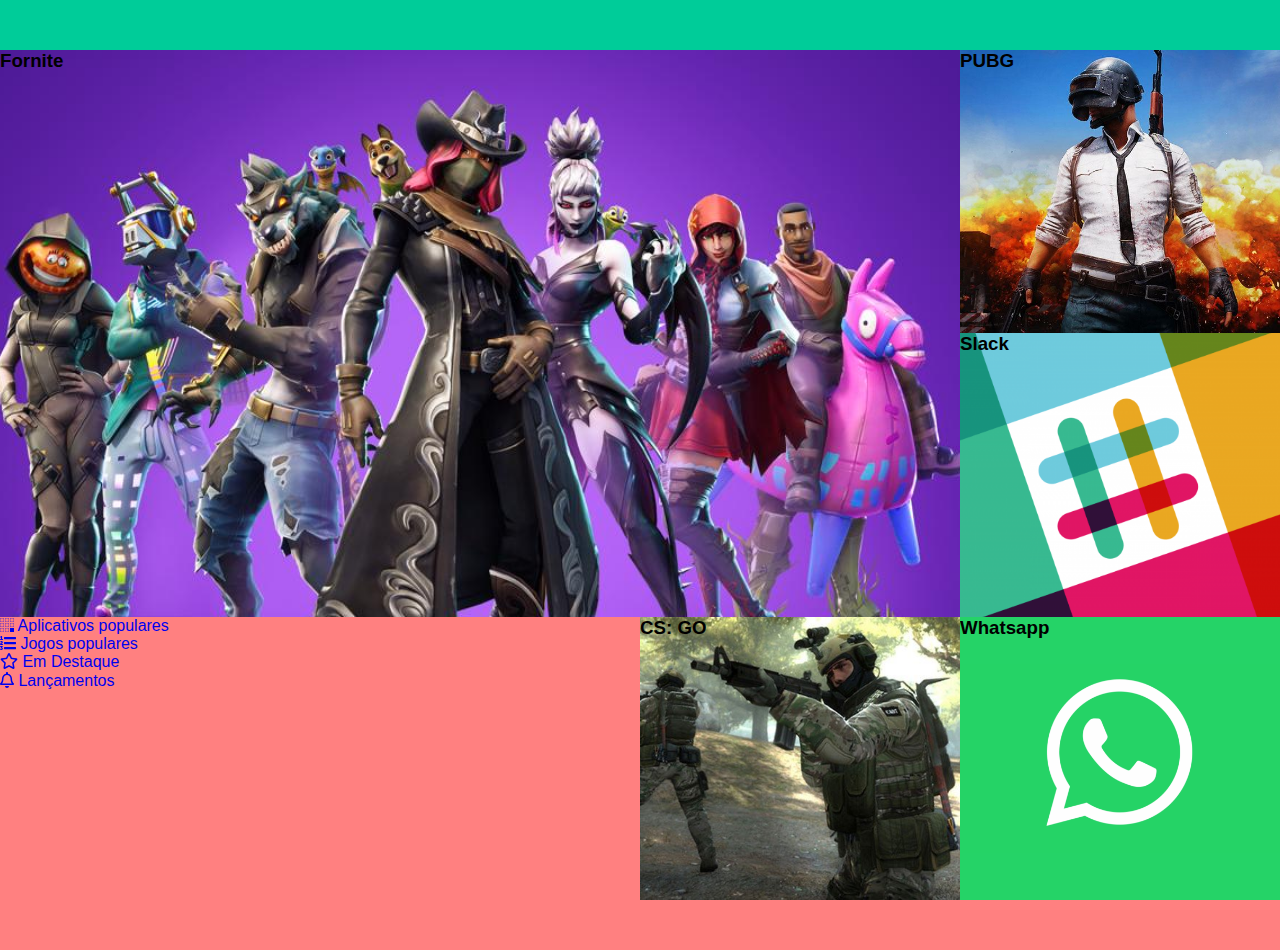
==== GridLayout/Projeto Inicial Grid Layout/alura-store/index.html @ af4ac7e5 "Curso de GRID" ====
<!DOCTYPE html>
<html lang="en">
<head>
    <meta charset="UTF-8">
    <meta name="viewport" content="width=device-width, initial-scale=1.0">
    <meta http-equiv="X-UA-Compatible" content="ie=edge">
    <title>Alura Store | Baixe nossos aplicativos e jogos</title>
    <link href="./assets/css/normalize.css" rel="stylesheet">
    <link href="./assets/css/reset.css" rel="stylesheet">
    <link href="./assets/css/style.css" rel="stylesheet">
    <link href="./assets/css/destaques.css" rel="stylesheet">
</head>
<body class="app">
    <header class="cabecalho"></header>
    <main class="conteudo">
        <section class="destaques">
            <div class="destaques__principal caixa">
                <h3 class="destaques__titulo">Fornite</h3>
            </div>
            <div class="destaques__secundario caixa">
                <h3 class="destaques__titulo">PUBG</h3>
            </div>
            <div class="destaques__secundario caixa">
                <h3 class="destaques__titulo">Slack</h3>
            </div>
            <div class="destaques__secundario caixa">
                <h3 class="destaques__titulo">Whatsapp</h3>
            </div>
            <div class="destaques__secundario caixa">
                <h3 class="destaques__titulo">CS: GO</h3>
            </div>
            <div class="destaques__categorias">
                <ul class="destaques__categorias___lista">
                    <li class="destaques__categorias___item">
                        <a class="destaques__categorias___link" href="#">
                            <i class="destaques__categorias___icone fab fa-buromobelexperte"></i>
                            Aplicativos populares
                        </a>
                    </li>
                    <li class="destaques__categorias___item">
                        <a class="destaques__categorias___link" href="#">
                            <i class="fas fa-list-ol"></i>
                            Jogos populares
                        </a>
                    </li>
                    <li class="destaques__categorias___item">
                        <a class="destaques__categorias___link" href="#">
                            <i class="far fa-star"></i>
                            Em Destaque
                        </a>
                    </li>
                    <li class="destaques__categorias___item">
                        <a class="destaques__categorias___link" href="#">
                            <i class="far fa-bell"></i>
                            Lançamentos
                        </a>
                    </li>
                </ul>
            </div>
        </section>
    </main>
    <footer class="rodape"></footer>
    <script src="./assets/js/fontawesome.all.min.js"></script>
</body>
</html>
---- GridLayout/Projeto Inicial Grid Layout/alura-store/assets/css/style.css ----
.app {
    background: #f1f1f1;
    display: grid;  
    font-family: Arial, Helvetica, sans-serif;
    grid-template-areas: 
        "cabecalho"
        "conteudo"
        "rodape";
    grid-template-columns: auto;
    grid-template-rows: 50px 100vh auto;
}

.cabecalho {
    background: #00cc99;
    grid-area: cabecalho;
}
 
.conteudo {
    background: #ff8080;
    grid-area: conteudo;
}

.rodape {
    background: #0099ff;
    grid-area: rodape;
}
---- GridLayout/Projeto Inicial Grid Layout/alura-store/assets/css/destaques.css ----
.destaques{
    display: grid;
    grid-template-columns: 25% 25% 25% 25%;
    grid-template-rows: 33.33% 33.33% 33.33%;
    height: calc(100vh - 50px);
}

.destaques__principal{
    background-image: url('../img/fortnite.jpg');
    background-position: center;
    background-repeat: no-repeat;
    background-size: cover;
    grid-column-start: 1;
    grid-column-end: 4;
    grid-row-start: 1;
    grid-row-end: 3;
}

.destaques__secundario:nth-child(2) {
    background: url('../img/pubg.jpg') center /cover no-repeat;
    grid-column: 4 /4;
    grid-row: 1 / 1;
}
.destaques__secundario:nth-child(3) {
    background: url('../img/slack.png') center /cover no-repeat;
    grid-column: 4 /4;
    grid-row: 2 / 2;
}
.destaques__secundario:nth-child(4) {
    background: url('../img/whatsapp.png') center /cover no-repeat;
    grid-column: 4 / 4;
    grid-row: 3 / 3;
}

.destaques__secundario:nth-child(5){
    background: url('../img/cs-go.jpg') center / cover no-repeat;
    grid-column: 3 / 4;
    grid-row: 3 / 3;
}
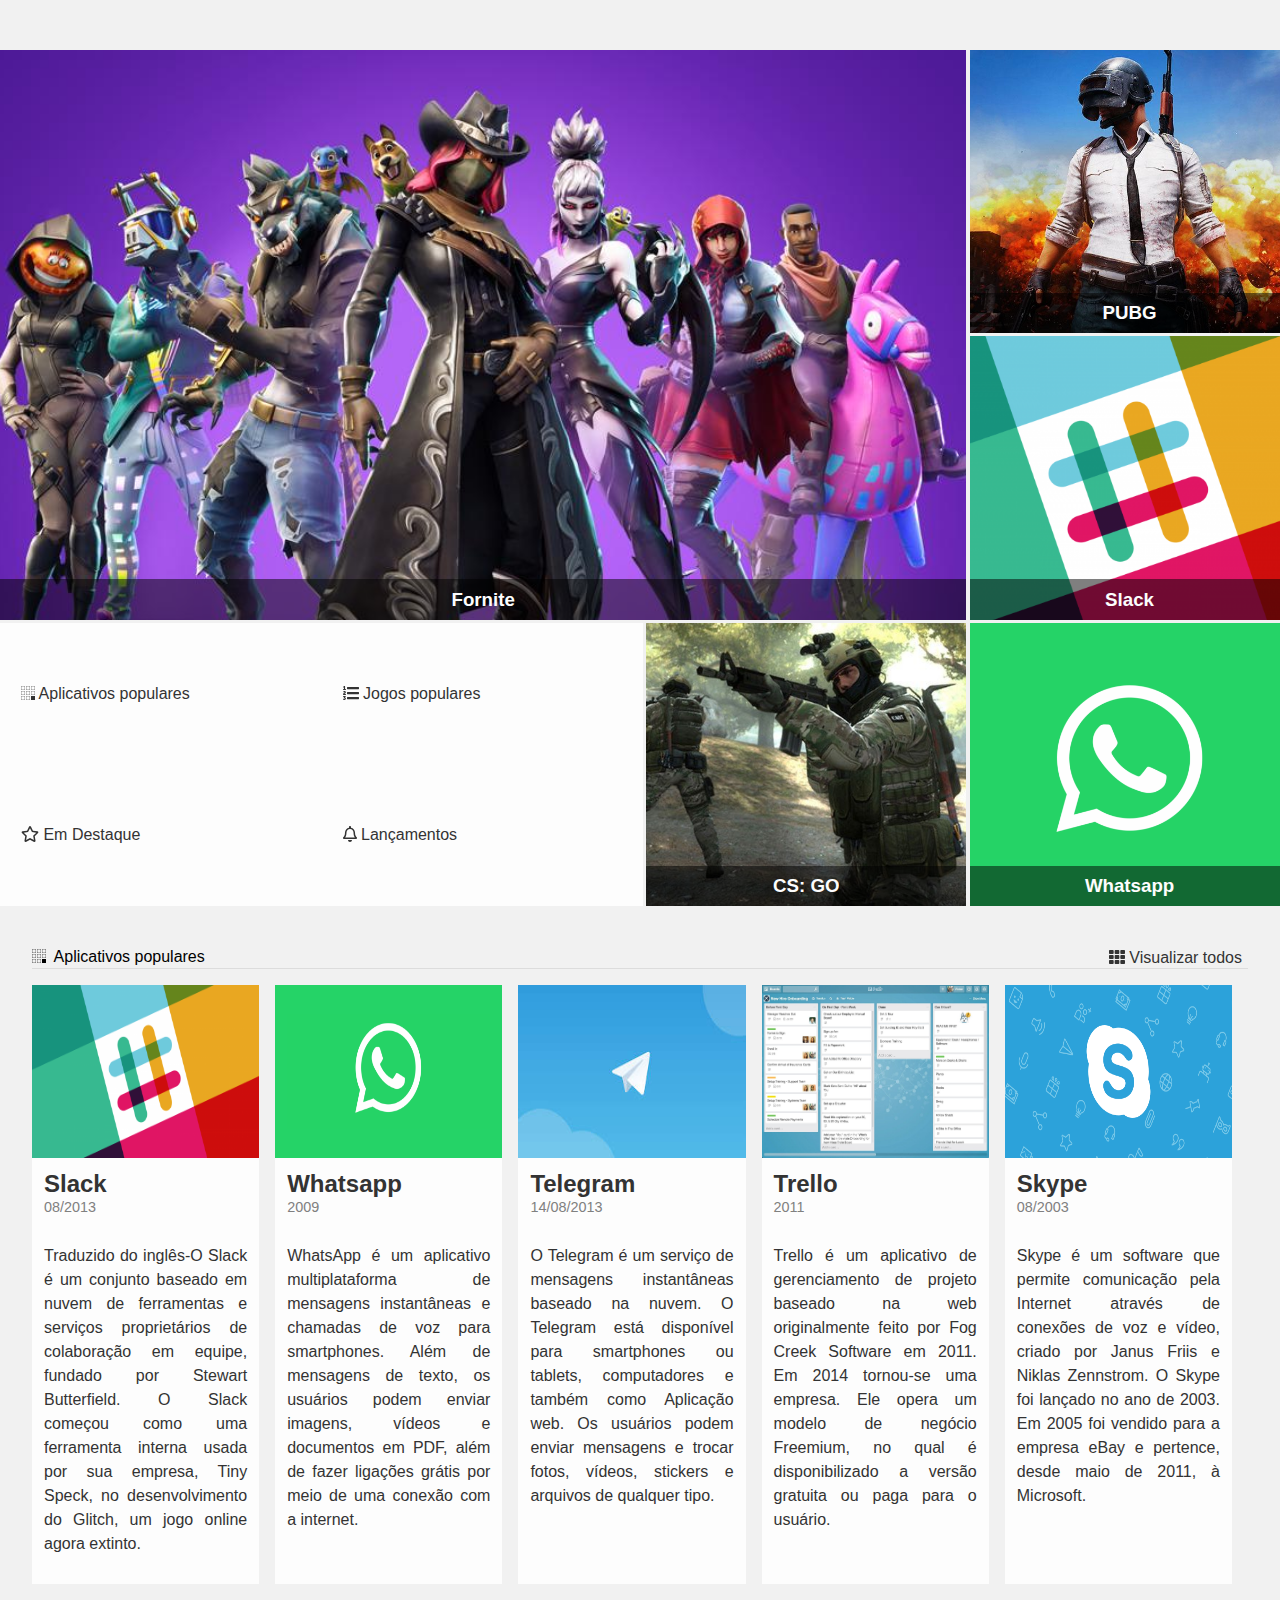
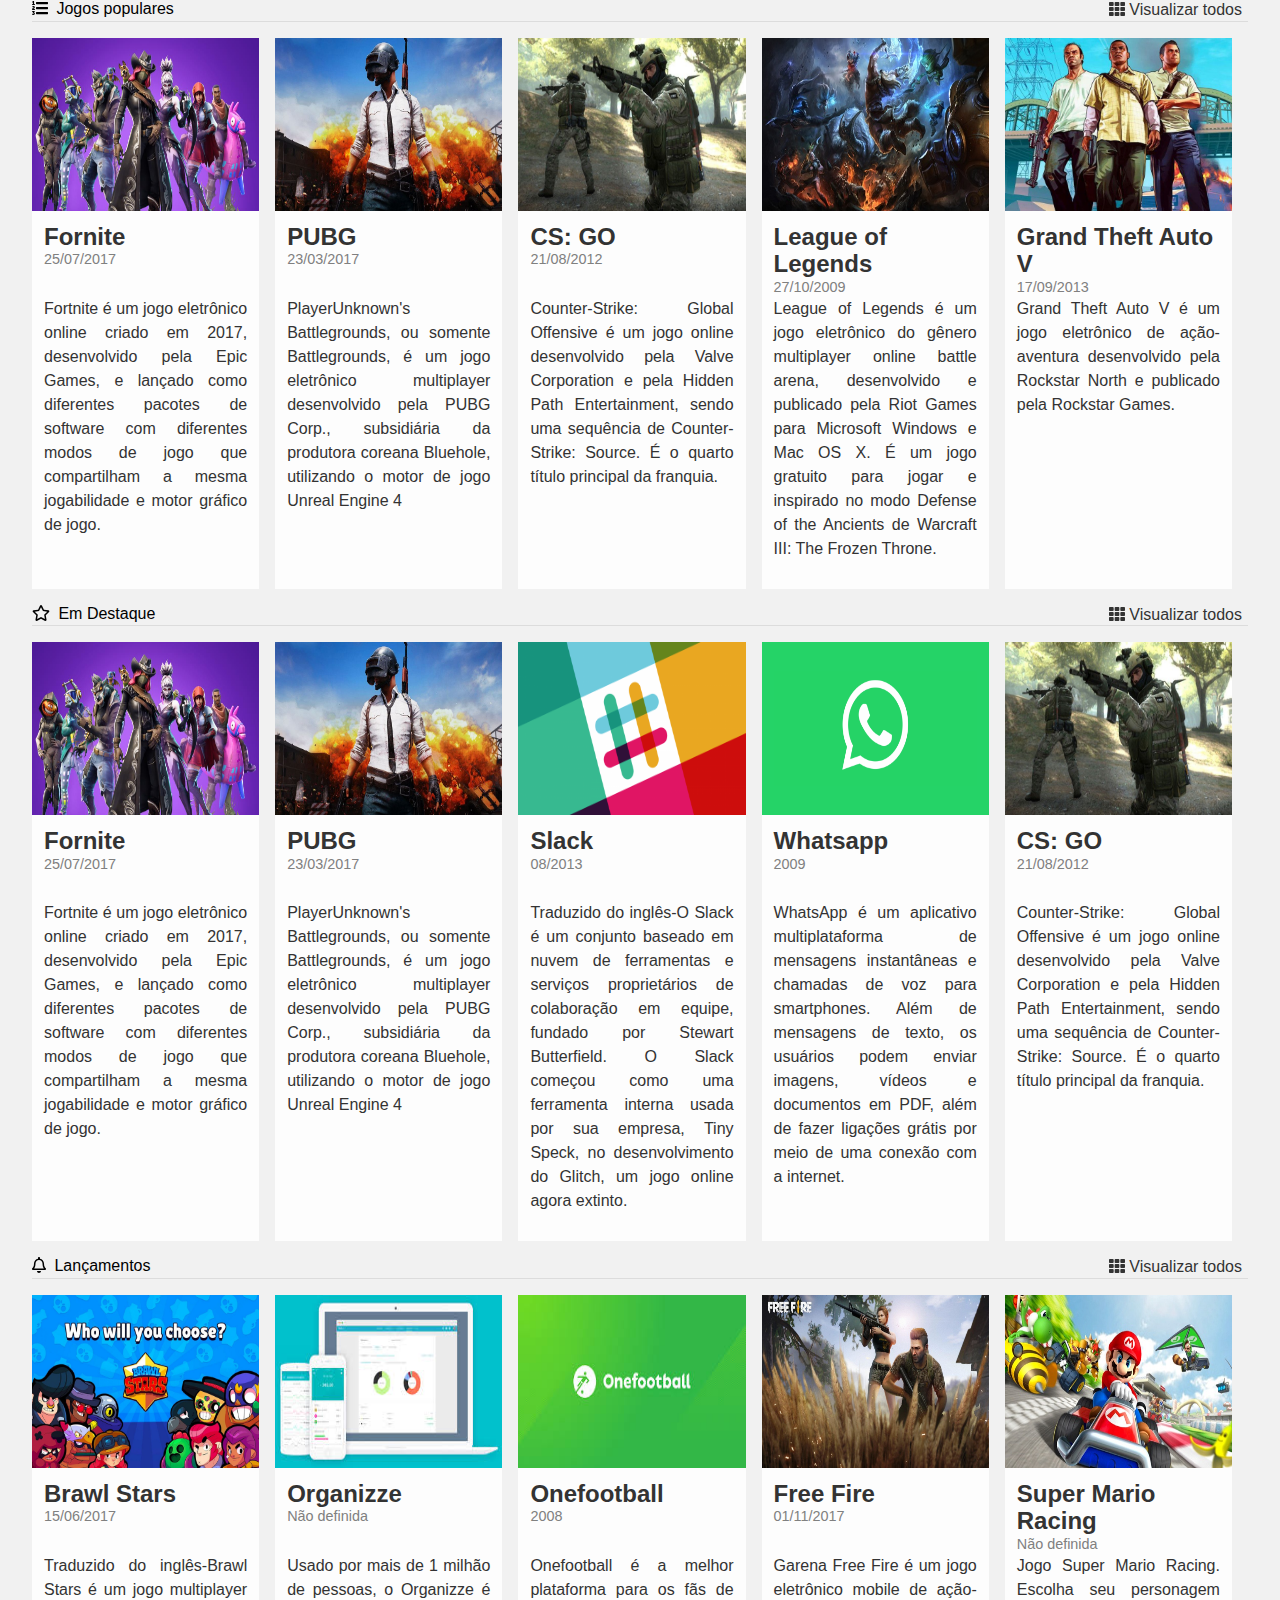
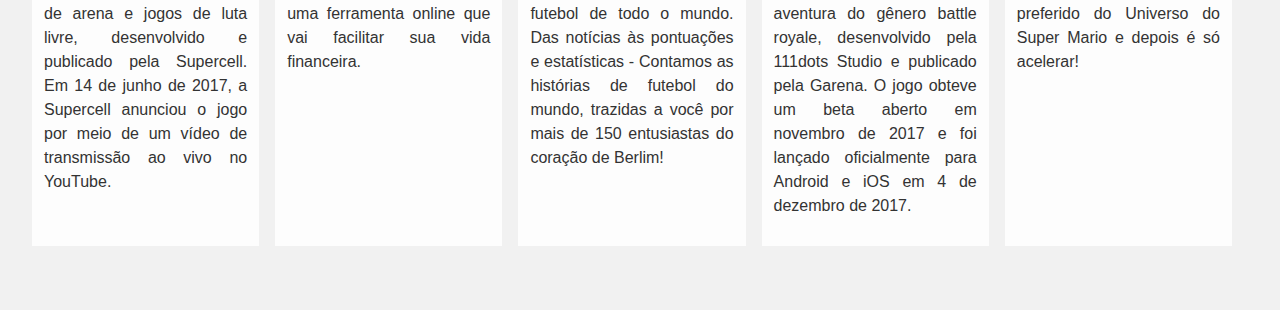
==== commit b0546ae5: "grid" ====
--- a/GridLayout/Projeto Inicial Grid Layout/alura-store/index.html
+++ b/GridLayout/Projeto Inicial Grid Layout/alura-store/index.html
@@ -9,6 +9,8 @@
     <link href="./assets/css/reset.css" rel="stylesheet">
     <link href="./assets/css/style.css" rel="stylesheet">
     <link href="./assets/css/destaques.css" rel="stylesheet">
+    <link href="./assets/css/populares.css" rel="stylesheet">
+
 </head>
 <body class="app">
     <header class="cabecalho"></header>
@@ -58,6 +60,312 @@
                 </ul>
             </div>
         </section>
+        <section class="populares">
+            <div class="populares__itens">
+                <div class="populares__info">
+                    <div class="populares__cabecalho">
+                        <h4 class="populares__titulo">
+                            <i class="populares__icone fab fa-buromobelexperte"></i>
+                            Aplicativos populares
+                        </h4>
+                        <button class="populares__botao">
+                            <i class="fas fa-th"></i>
+                            Visualizar todos
+                        </button>
+                    </div>
+                </div>
+                <div class="populares__conteudo">
+                    <div class="populares__card">
+                        <img class="populares__card___imagem" src="./assets/img/slack.png">
+                        <div class="populares__card___corpo">
+                            <div class="populares__card___cabecalho">
+                                <h5 class="populares__card___titulo">Slack</h5>
+                                <time class="populares__card___data" datetime="2013-08-01">08/2013</time>
+                            </div>
+                            <div class="populares__card___descricao">
+                                Traduzido do inglês-O Slack é um conjunto baseado em nuvem de ferramentas e serviços proprietários de colaboração em equipe, fundado por Stewart Butterfield. O Slack começou como uma ferramenta interna usada por sua empresa, Tiny Speck, no desenvolvimento do Glitch, um jogo online agora extinto.
+                            </div>
+                        </div>
+                    </div>
+                    <div class="populares__card">
+                        <img class="populares__card___imagem" src="./assets/img/whatsapp.png">
+                        <div class="populares__card___corpo">
+                            <div class="populares__card___cabecalho">
+                                <h5 class="populares__card___titulo">Whatsapp</h5>
+                                <time class="populares__card___data" datetime="20090-01-01">2009</time>
+                            </div>
+                            <div class="populares__card___descricao">
+                                WhatsApp é um aplicativo multiplataforma de mensagens instantâneas e chamadas de voz para smartphones. Além de mensagens de texto, os usuários podem enviar imagens, vídeos e documentos em PDF, além de fazer ligações grátis por meio de uma conexão com a internet.
+                            </div>
+                        </div>
+                    </div>
+                    <div class="populares__card">
+                        <img class="populares__card___imagem" src="./assets/img/telegram.jpeg">
+                        <div class="populares__card___corpo">
+                            <div class="populares__card___cabecalho">
+                                <h5 class="populares__card___titulo">Telegram</h5>
+                                <time class="populares__card___data" datetime="2013-08-14">14/08/2013</time>
+                            </div>
+                            <div class="populares__card___descricao">
+                                O Telegram é um serviço de mensagens instantâneas baseado na nuvem. O Telegram está disponível para smartphones ou tablets, computadores e também como Aplicação web. Os usuários podem enviar mensagens e trocar fotos, vídeos, stickers e arquivos de qualquer tipo.
+                            </div>
+                        </div>
+                    </div>
+                    <div class="populares__card">
+                        <img class="populares__card___imagem" src="./assets/img/trello.jpg">
+                        <div class="populares__card___corpo">
+                            <div class="populares__card___cabecalho">
+                                <h5 class="populares__card___titulo">Trello</h5>
+                                <time class="populares__card___data" datetime="2011-01-01">2011</time>
+                            </div>
+                            <div class="populares__card___descricao">
+                                Trello é um aplicativo de gerenciamento de projeto baseado na web originalmente feito por Fog Creek Software em 2011. Em 2014 tornou-se uma empresa. Ele opera um modelo de negócio Freemium, no qual é disponibilizado a versão gratuita ou paga para o usuário.
+                            </div>
+                        </div>
+                    </div>
+                    <div class="populares__card">
+                        <img class="populares__card___imagem" src="./assets/img/skype.png">
+                        <div class="populares__card___corpo">
+                            <div class="populares__card___cabecalho">
+                                <h5 class="populares__card___titulo">Skype</h5>
+                                <time class="populares__card___data" datetime="2003-08-01">08/2003</time>
+                            </div>
+                            <div class="populares__card___descricao">
+                                Skype é um software que permite comunicação pela Internet através de conexões de voz e vídeo, criado por Janus Friis e Niklas Zennstrom. O Skype foi lançado no ano de 2003. Em 2005 foi vendido para a empresa eBay e pertence, desde maio de 2011, à Microsoft.
+                            </div>
+                        </div>
+                    </div>
+                </div>
+            </div>
+            <div class="populares__itens">
+                <div class="populares__info">
+                    <div class="populares__cabecalho">
+                        <h4 class="populares__titulo">
+                            <i class="populares__icone fas fa-list-ol"></i>
+                            Jogos populares
+                        </h4>
+                        <button class="populares__botao">
+                            <i class="fas fa-th"></i>
+                            Visualizar todos
+                        </button>
+                    </div>
+                </div>
+                <div class="populares__conteudo">
+                    <div class="populares__card">
+                        <img class="populares__card___imagem" src="./assets/img/fortnite.jpg">
+                        <div class="populares__card___corpo">
+                            <div class="populares__card___cabecalho">
+                                <h5 class="populares__card___titulo">Fornite</h5>
+                                <time class="populares__card___data" datetime="2017-07-25">25/07/2017</time>
+                            </div>
+                            <div class="populares__card___descricao">
+                                Fortnite é um jogo eletrônico online criado em 2017, desenvolvido pela Epic Games, e lançado como diferentes pacotes de software com diferentes modos de jogo que compartilham a mesma jogabilidade e motor gráfico de jogo.
+                            </div>
+                        </div>
+                    </div>
+                    <div class="populares__card">
+                        <img class="populares__card___imagem" src="./assets/img/pubg.jpg">
+                        <div class="populares__card___corpo">
+                            <div class="populares__card___cabecalho">
+                                <h5 class="populares__card___titulo">PUBG</h5>
+                                <time class="populares__card___data" datetime="2017-03-23">23/03/2017</time>
+                            </div>
+                            <div class="populares__card___descricao">
+                                PlayerUnknown's Battlegrounds, ou somente Battlegrounds, é um jogo eletrônico multiplayer desenvolvido pela PUBG Corp., subsidiária da produtora coreana Bluehole, utilizando o motor de jogo Unreal Engine 4
+                            </div>
+                        </div>
+                    </div>
+                    <div class="populares__card">
+                        <img class="populares__card___imagem" src="./assets/img/cs-go.jpg">
+                        <div class="populares__card___corpo">
+                            <div class="populares__card___cabecalho">
+                                <h5 class="populares__card___titulo">CS: GO</h5>
+                                <time class="populares__card___data" datetime="2012-08-21">21/08/2012</time>
+                            </div>
+                            <div class="populares__card___descricao">
+                                Counter-Strike: Global Offensive é um jogo online desenvolvido pela Valve Corporation e pela Hidden Path Entertainment, sendo uma sequência de Counter-Strike: Source. É o quarto título principal da franquia.
+                            </div>
+                        </div>
+                    </div>
+                    <div class="populares__card">
+                        <img class="populares__card___imagem" src="./assets/img/lol.jpg">
+                        <div class="populares__card___corpo">
+                            <div class="populares__card___cabecalho">
+                                <h5 class="populares__card___titulo">League of Legends</h5>
+                                <time class="populares__card___data" datetime="2009-10-27">27/10/2009</time>
+                            </div>
+                            <div class="populares__card___descricao">
+                                League of Legends é um jogo eletrônico do gênero multiplayer online battle arena, desenvolvido e publicado pela Riot Games para Microsoft Windows e Mac OS X. É um jogo gratuito para jogar e inspirado no modo Defense of the Ancients de Warcraft III: The Frozen Throne.
+                            </div>
+                        </div>
+                    </div>
+                    <div class="populares__card">
+                        <img class="populares__card___imagem" src="./assets/img/gta-v.jpg">
+                        <div class="populares__card___corpo">
+                            <div class="populares__card___cabecalho">
+                                <h5 class="populares__card___titulo">Grand Theft Auto V</h5>
+                                <time class="populares__card___data" datetime="2013-09-17">17/09/2013</time>
+                            </div>
+                            <div class="populares__card___descricao">
+                                Grand Theft Auto V é um jogo eletrônico de ação-aventura desenvolvido pela Rockstar North e publicado pela Rockstar Games.
+                            </div>
+                        </div>
+                    </div>
+                </div>
+            </div>
+            <div class="populares__itens">
+                <div class="populares__info">
+                    <div class="populares__cabecalho">
+                        <h4 class="populares__titulo">
+                            <i class="populares__icone far fa-star"></i>
+                            Em Destaque
+                        </h4>
+                        <button class="populares__botao">
+                            <i class="fas fa-th"></i>
+                            Visualizar todos
+                        </button>
+                    </div>
+                </div>
+                <div class="populares__conteudo">
+                    <div class="populares__card">
+                        <img class="populares__card___imagem" src="./assets/img/fortnite.jpg">
+                        <div class="populares__card___corpo">
+                            <div class="populares__card___cabecalho">
+                                <h5 class="populares__card___titulo">Fornite</h5>
+                                <time class="populares__card___data" datetime="2017-07-25">25/07/2017</time>
+                            </div>
+                            <div class="populares__card___descricao">
+                                Fortnite é um jogo eletrônico online criado em 2017, desenvolvido pela Epic Games, e lançado como diferentes pacotes de software com diferentes modos de jogo que compartilham a mesma jogabilidade e motor gráfico de jogo.
+                            </div>
+                        </div>
+                    </div>
+                    <div class="populares__card">
+                        <img class="populares__card___imagem" src="./assets/img/pubg.jpg">
+                        <div class="populares__card___corpo">
+                            <div class="populares__card___cabecalho">
+                                <h5 class="populares__card___titulo">PUBG</h5>
+                                <time class="populares__card___data" datetime="2017-03-23">23/03/2017</time>
+                            </div>
+                            <div class="populares__card___descricao">
+                                PlayerUnknown's Battlegrounds, ou somente Battlegrounds, é um jogo eletrônico multiplayer desenvolvido pela PUBG Corp., subsidiária da produtora coreana Bluehole, utilizando o motor de jogo Unreal Engine 4
+                            </div>
+                        </div>
+                    </div>
+                    <div class="populares__card">
+                        <img class="populares__card___imagem" src="./assets/img/slack.png">
+                        <div class="populares__card___corpo">
+                            <div class="populares__card___cabecalho">
+                                <h5 class="populares__card___titulo">Slack</h5>
+                                <time class="populares__card___data" datetime="2013-08-01">08/2013</time>
+                            </div>
+                            <div class="populares__card___descricao">
+                                Traduzido do inglês-O Slack é um conjunto baseado em nuvem de ferramentas e serviços proprietários de colaboração em equipe, fundado por Stewart Butterfield. O Slack começou como uma ferramenta interna usada por sua empresa, Tiny Speck, no desenvolvimento do Glitch, um jogo online agora extinto.
+                            </div>
+                        </div>
+                    </div>
+                    <div class="populares__card">
+                        <img class="populares__card___imagem" src="./assets/img/whatsapp.png">
+                        <div class="populares__card___corpo">
+                            <div class="populares__card___cabecalho">
+                                <h5 class="populares__card___titulo">Whatsapp</h5>
+                                <time class="populares__card___data" datetime="20090-01-01">2009</time>
+                            </div>
+                            <div class="populares__card___descricao">
+                                WhatsApp é um aplicativo multiplataforma de mensagens instantâneas e chamadas de voz para smartphones. Além de mensagens de texto, os usuários podem enviar imagens, vídeos e documentos em PDF, além de fazer ligações grátis por meio de uma conexão com a internet.
+                            </div>
+                        </div>
+                    </div>
+                    <div class="populares__card">
+                        <img class="populares__card___imagem" src="./assets/img/cs-go.jpg"> 
+                        <div class="populares__card___corpo">
+                            <div class="populares__card___cabecalho">
+                                <h5 class="populares__card___titulo">CS: GO</h5>
+                                <time class="populares__card___data" datetime="2012-08-21">21/08/2012</time>
+                            </div>
+                            <div class="populares__card___descricao">
+                                Counter-Strike: Global Offensive é um jogo online desenvolvido pela Valve Corporation e pela Hidden Path Entertainment, sendo uma sequência de Counter-Strike: Source. É o quarto título principal da franquia.
+                            </div>
+                        </div>
+                    </div>
+                </div>
+            </div>
+            <div class="populares__itens">
+                <div class="populares__info">
+                    <div class="populares__cabecalho">
+                        <h4 class="populares__titulo">
+                            <i class="populares__icone far fa-bell"></i>
+                            Lançamentos
+                        </h4>
+                        <button class="populares__botao">
+                            <i class="fas fa-th"></i>
+                            Visualizar todos
+                        </button>
+                    </div>
+                </div>
+                <div class="populares__conteudo">
+                    <div class="populares__card">
+                        <img class="populares__card___imagem" src="./assets/img/brawl-stars.jpg"> 
+                        <div class="populares__card___corpo">
+                            <div class="populares__card___cabecalho">
+                                <h5 class="populares__card___titulo">Brawl Stars</h5>
+                                <time class="populares__card___data" datetime="2017-06-15">15/06/2017</time>
+                            </div>
+                            <div class="populares__card___descricao">
+                                Traduzido do inglês-Brawl Stars é um jogo multiplayer de arena e jogos de luta livre, desenvolvido e publicado pela Supercell. Em 14 de junho de 2017, a Supercell anunciou o jogo por meio de um vídeo de transmissão ao vivo no YouTube.
+                            </div>
+                        </div>
+                    </div>
+                    <div class="populares__card">
+                        <img class="populares__card___imagem" src="./assets/img/organizze.jpeg"> 
+                        <div class="populares__card___corpo">
+                            <div class="populares__card___cabecalho">
+                                <h5 class="populares__card___titulo">Organizze</h5>
+                                <time class="populares__card___data" datetime="">Não definida</time>
+                            </div>
+                            <div class="populares__card___descricao">
+                                Usado por mais de 1 milhão de pessoas, o Organizze é uma ferramenta online que vai facilitar sua vida financeira.  
+                            </div>
+                        </div>
+                    </div>
+                    <div class="populares__card">
+                        <img class="populares__card___imagem" src="./assets/img/onefotball.jpeg"> 
+                        <div class="populares__card___corpo">
+                            <div class="populares__card___cabecalho">
+                                <h5 class="populares__card___titulo">Onefootball</h5>
+                                <time class="populares__card___data" datetime="2008-01-01">2008</time>
+                            </div>
+                            <div class="populares__card___descricao">
+                                Onefootball é a melhor plataforma para os fãs de futebol de todo o mundo. Das notícias às pontuações e estatísticas - Contamos as histórias de futebol do mundo, trazidas a você por mais de 150 entusiastas do coração de Berlim!
+                            </div>
+                        </div>
+                    </div>
+                    <div class="populares__card">
+                        <img class="populares__card___imagem" src="./assets/img/free-fire.jpg"> 
+                        <div class="populares__card___corpo">
+                            <div class="populares__card___cabecalho">
+                                <h5 class="populares__card___titulo">Free Fire</h5>
+                                <time class="populares__card___data" datetime="2017-11-01">01/11/2017</time>
+                            </div>
+                            <div class="populares__card___descricao">
+                                Garena Free Fire é um jogo eletrônico mobile de ação-aventura do gênero battle royale, desenvolvido pela 111dots Studio e publicado pela Garena. O jogo obteve um beta aberto em novembro de 2017 e foi lançado oficialmente para Android e iOS em 4 de dezembro de 2017.
+                            </div>
+                        </div>
+                    </div>
+                    <div class="populares__card">
+                        <img class="populares__card___imagem" src="./assets/img/mario-kart.jpg"> 
+                        <div class="populares__card___corpo">
+                            <div class="populares__card___cabecalho">
+                                <h5 class="populares__card___titulo">Super Mario Racing</h5>
+                                <time class="populares__card___data" datetime="">Não definida</time>
+                            </div>
+                            <div class="populares__card___descricao">
+                                Jogo Super Mario Racing. Escolha seu personagem preferido do Universo do Super Mario e depois é só acelerar!
+                            </div>
+                        </div>
+                    </div>
+                </div>
+            </div>
+        </section>
     </main>
     <footer class="rodape"></footer>
     <script src="./assets/js/fontawesome.all.min.js"></script>
--- a/GridLayout/Projeto Inicial Grid Layout/alura-store/assets/css/style.css
+++ b/GridLayout/Projeto Inicial Grid Layout/alura-store/assets/css/style.css
@@ -11,16 +11,13 @@
 }
 
 .cabecalho {
-    background: #00cc99;
     grid-area: cabecalho;
 }
  
 .conteudo {
-    background: #ff8080;
     grid-area: conteudo;
 }
 
 .rodape {
-    background: #0099ff;
     grid-area: rodape;
 }--- a/GridLayout/Projeto Inicial Grid Layout/alura-store/assets/css/destaques.css
+++ b/GridLayout/Projeto Inicial Grid Layout/alura-store/assets/css/destaques.css
@@ -1,11 +1,25 @@
-.destaques{
+.caixa{
+    align-items: flex-end;
+    display: flex;
+    justify-content: center;
+}
+
+.destaques {
     display: grid;
+    grid-gap: .2rem;
     grid-template-columns: 25% 25% 25% 25%;
     grid-template-rows: 33.33% 33.33% 33.33%;
     height: calc(100vh - 50px);
 }
+.destaques__titulo{
+    background: rgba(0 , 0 , 0, .5);
+    color: #fdfdfd;
+    padding: .6rem;
+    text-align: center;
+    width: 100%;
+}
 
-.destaques__principal{
+.destaques__principal {
     background-image: url('../img/fortnite.jpg');
     background-position: center;
     background-repeat: no-repeat;
@@ -32,8 +46,33 @@
     grid-row: 3 / 3;
 }
 
-.destaques__secundario:nth-child(5){
+.destaques__secundario:nth-child(5) {
     background: url('../img/cs-go.jpg') center / cover no-repeat;
-    grid-column: 3 / 4;
+    grid-column: 3 / 3;
     grid-row: 3 / 3;
+}
+
+.destaques__categorias {
+    grid-column: 1 / 3;
+    grid-row: 3 / 4;
+}
+
+.destaques__categorias___lista {
+    display: flex;
+    flex-wrap: wrap;
+    height: 100%;
+    justify-content: space-between;
+
+}
+.destaques__categorias___item {
+    align-items: center;
+    background: #fdfdfd;
+    border-left: 5px solid transparent;
+    color:#333333;
+    display: flex;
+    padding: 1rem;
+    width: 50%;
+}
+.destaques__categorias___link {
+    color: inherit;
 }--- a/GridLayout/Projeto Inicial Grid Layout/alura-store/assets/css/populares.css
+++ b/GridLayout/Projeto Inicial Grid Layout/alura-store/assets/css/populares.css
@@ -0,0 +1,73 @@
+.populares{
+    padding: 3rem 2rem;
+}
+.populares__conteudo{
+    display: flex;
+    flex-wrap: wrap;
+    grid-area: conteudo;
+    padding: 1rem 0;
+}
+.populares__card{
+    background: #fdfdfd;
+    display: grid;
+    grid-template-areas:
+        "card-imagem"
+        "card-corpo";
+    grid-template-columns: 100%;
+    grid-template-rows: 173px auto;
+    margin-right: 1rem;
+    width: calc(20% - 1rem);
+}
+.populares__card:last-child{
+    margin-right: 0;
+}
+
+.populares__card___imagem{
+    grid-area: card-imagem;
+    height: 100%;
+    width: 100%;
+}
+
+.populares__card___corpo{
+    display: grid;
+    grid-area: card-corpo;
+    grid-row-gap: .5rem;
+    grid-template-areas:
+        "card-cabecalho"
+        "card-conteudo";
+    grid-template-rows: 50px auto;
+    padding: .75rem;
+}
+
+.populares__card___titulo{
+    font-size: 1.5rem;
+    color: #333333;
+}
+.populares__card___data {
+    font-size: .9rem;
+    color: #808080;
+}
+.populares__card___descricao {
+    color: #333333;
+    line-height: 1.5;
+    margin: 1rem 0;
+    text-align: justify;    
+}
+
+.populares__titulo {
+    font-weight: 500;
+}
+
+.populares__icone {
+    margin-right: .25rem;
+}
+.populares__cabecalho {
+    border-bottom: 1px solid #dcdcdc;
+    display: flex;
+    justify-content: space-between;
+}
+.populares__botao {
+    background: transparent;
+    border: none;
+    color: #333333;
+}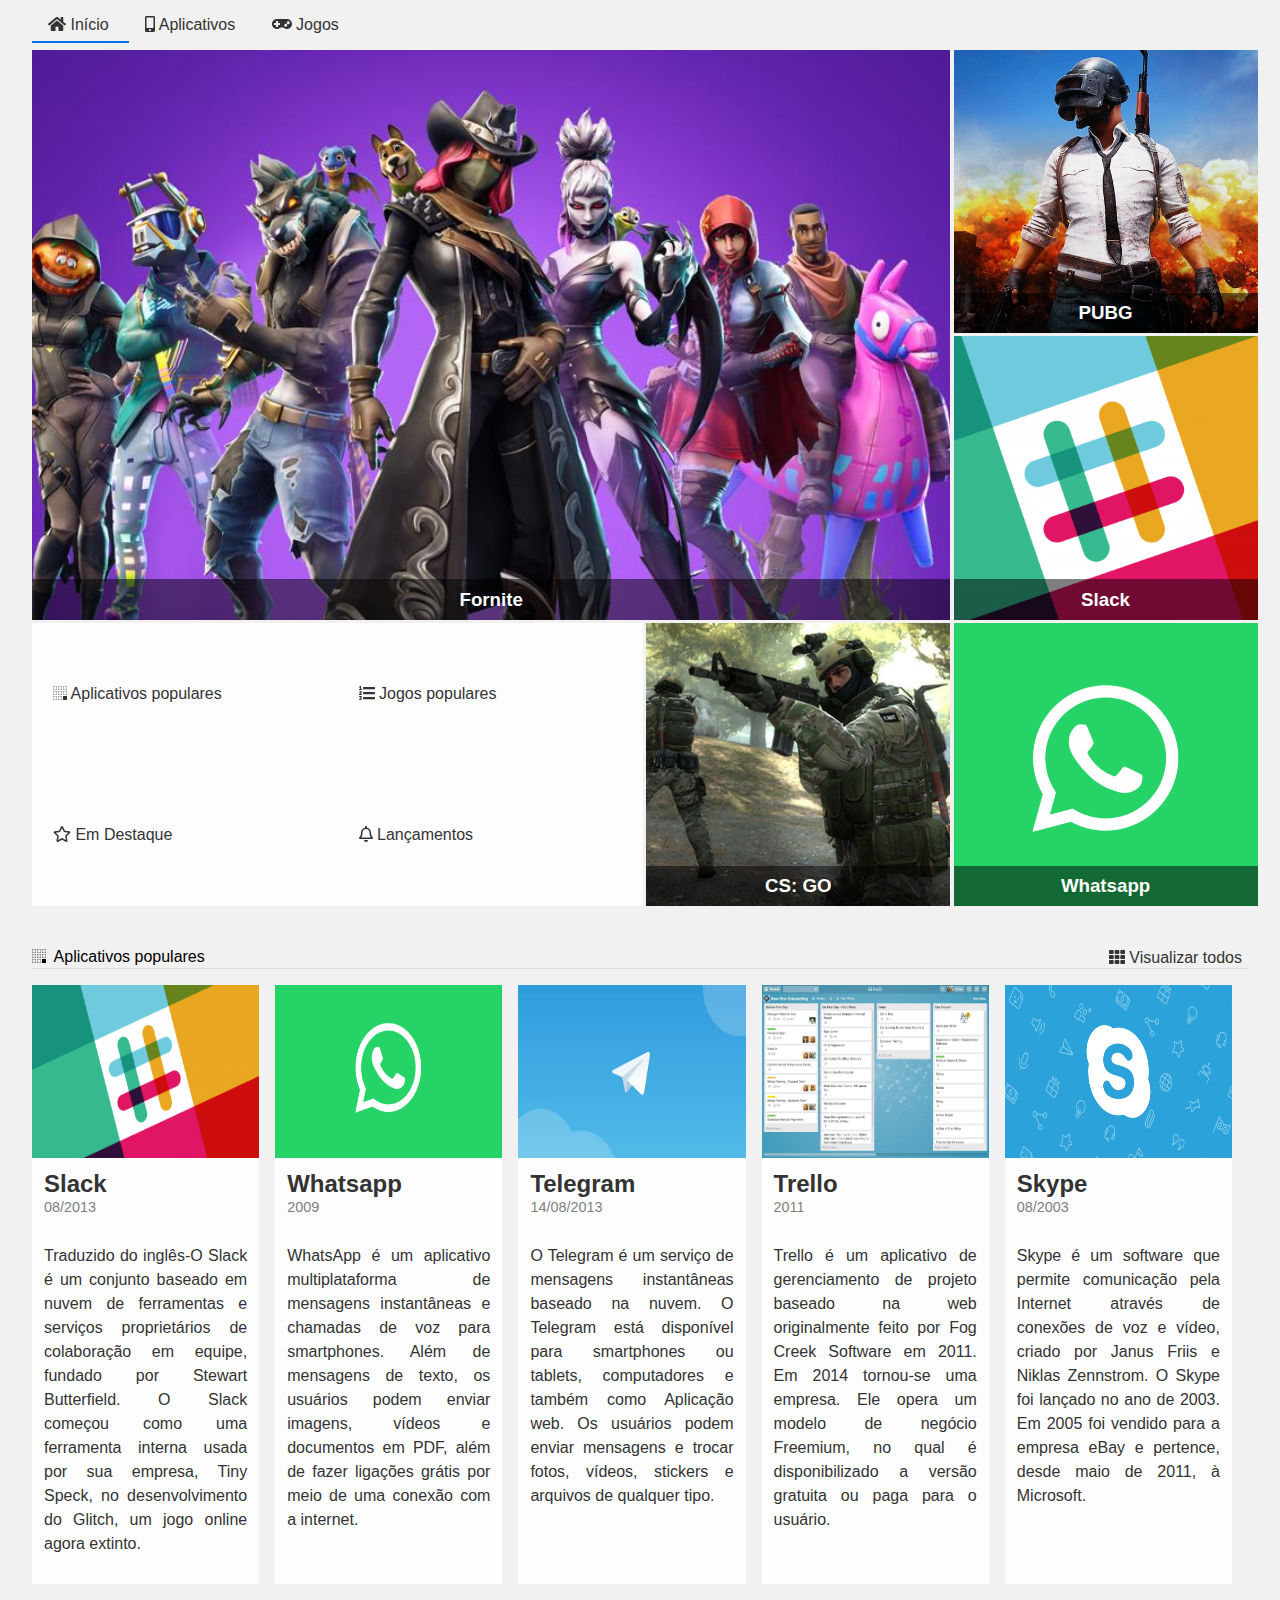
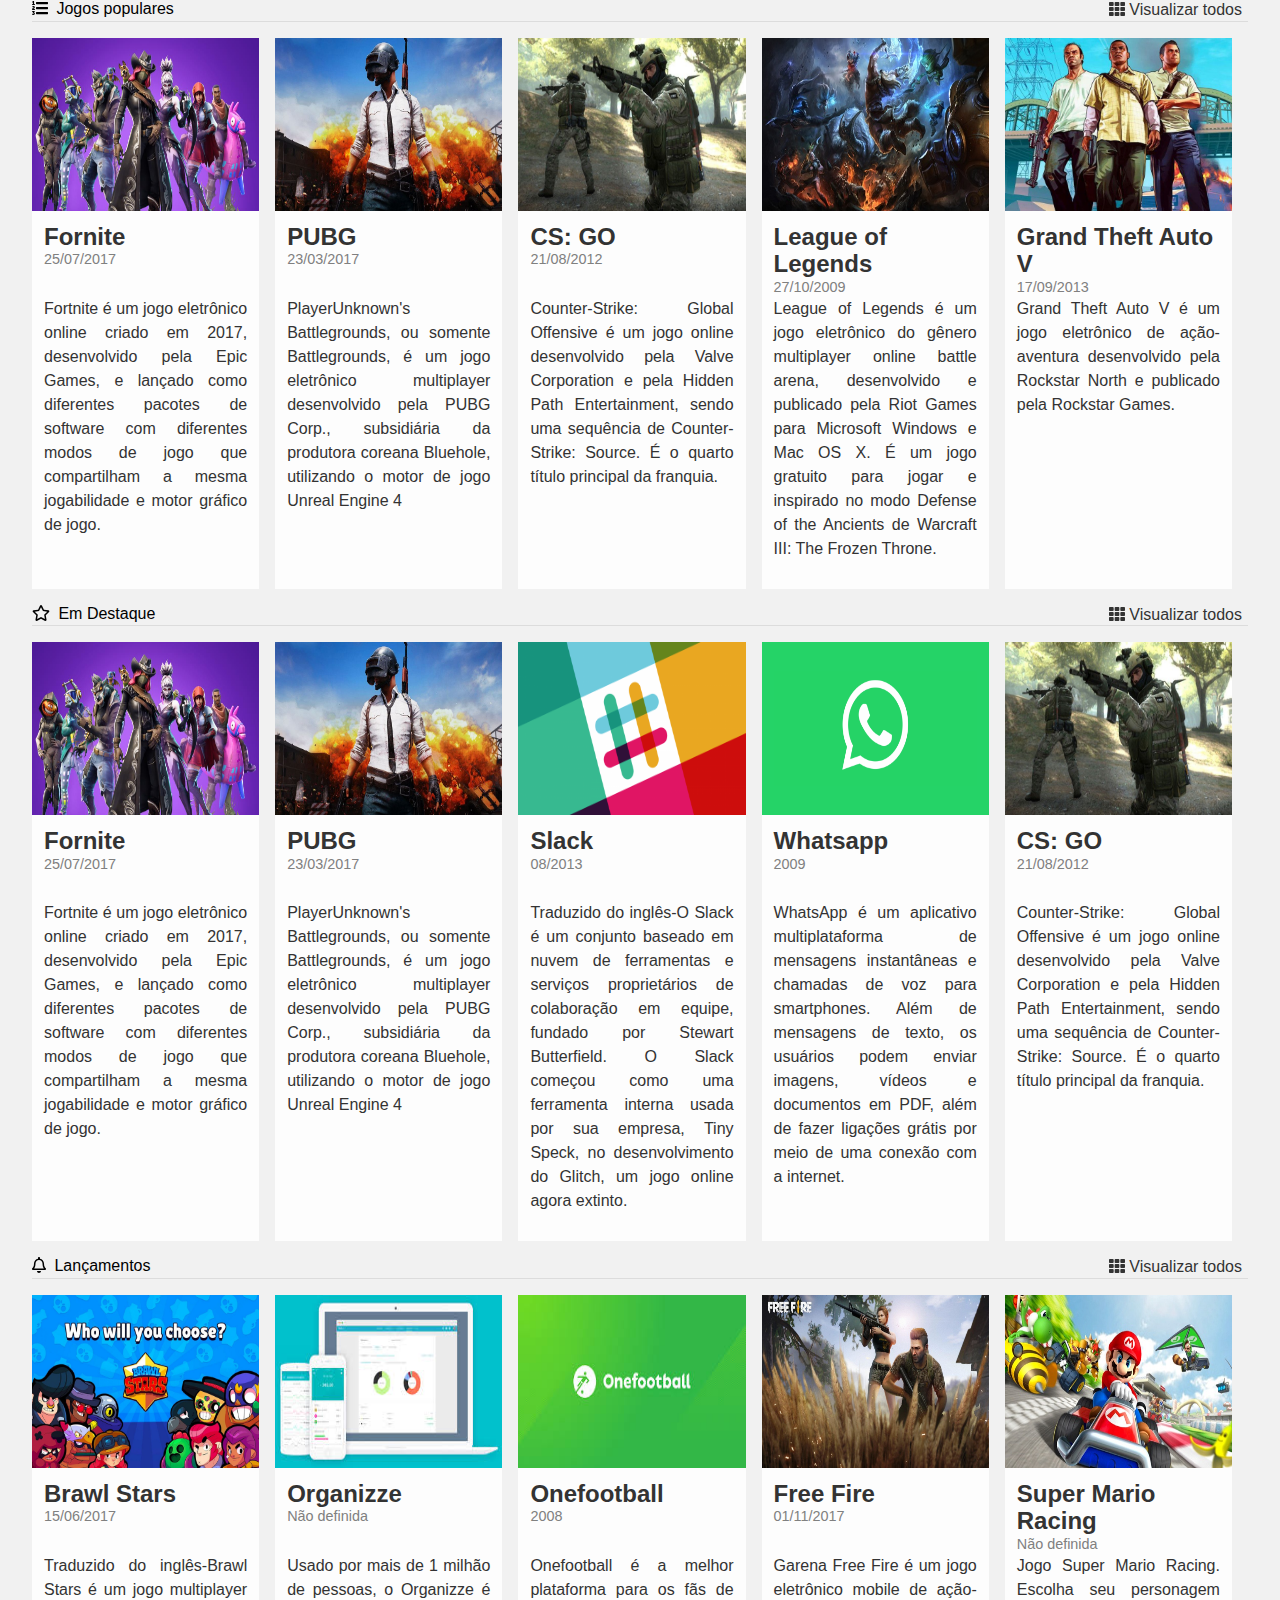
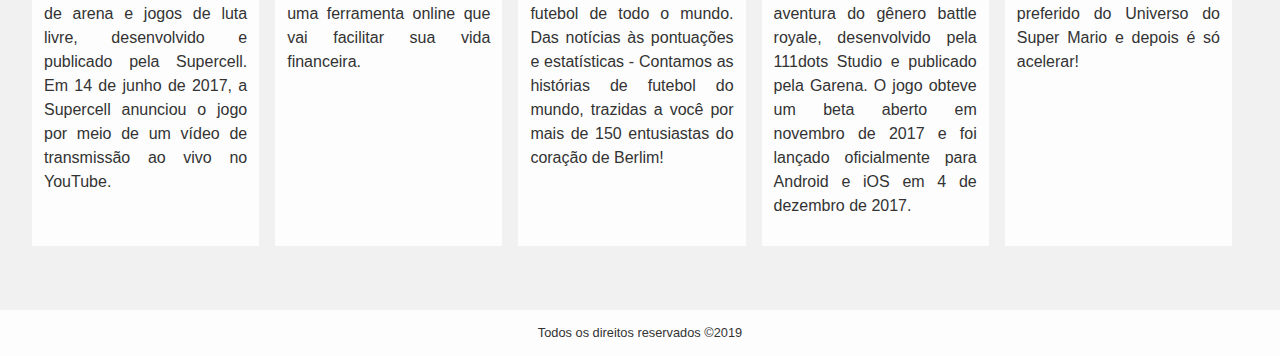
==== commit badd3181: "aula4 finalização" ====
--- a/GridLayout/Projeto Inicial Grid Layout/alura-store/index.html
+++ b/GridLayout/Projeto Inicial Grid Layout/alura-store/index.html
@@ -10,10 +10,29 @@
     <link href="./assets/css/style.css" rel="stylesheet">
     <link href="./assets/css/destaques.css" rel="stylesheet">
     <link href="./assets/css/populares.css" rel="stylesheet">
+    <link href="./assets/css/menu.css" rel="stylesheet">
 
 </head>
 <body class="app">
-    <header class="cabecalho"></header>
+    <header class="cabecalho">
+        <nav class="menu">
+            <ul class="menu__lista">
+                <li class="menu__item">
+                    <a class="menu__link ativo" href="#">
+                        <i class="fas fa-home"></i>
+                        Início
+                    </a>
+                    <a class="menu__link" href="#">
+                        <i class="fas fa-mobile-alt"></i>
+                        Aplicativos</a>
+                    <a class="menu__link" href="#">
+                        <i class="fas fa-gamepad"></i>
+                        Jogos
+                    </a>
+                </li>
+            </ul>
+        </nav>
+    </header>
     <main class="conteudo">
         <section class="destaques">
             <div class="destaques__principal caixa">
@@ -367,7 +386,7 @@
             </div>
         </section>
     </main>
-    <footer class="rodape"></footer>
+    <footer class="rodape"> Todos os direitos reservados  &copy;2019</footer>
     <script src="./assets/js/fontawesome.all.min.js"></script>
 </body>
 </html>--- a/GridLayout/Projeto Inicial Grid Layout/alura-store/assets/css/style.css
+++ b/GridLayout/Projeto Inicial Grid Layout/alura-store/assets/css/style.css
@@ -7,17 +7,26 @@
         "conteudo"
         "rodape";
     grid-template-columns: auto;
-    grid-template-rows: 50px 100vh auto;
+    grid-template-rows: 50px auto auto;
 }
 
 .cabecalho {
+    display: flex;
+    align-items: center;
+    padding: 0 2rem;
     grid-area: cabecalho;
 }
  
 .conteudo {
     grid-area: conteudo;
+    padding: 0 2rem;
 }
 
 .rodape {
+    background: #fdfdfd;
+    color: #333333;
+    font-size: .8rem;
     grid-area: rodape;
+    padding: 1rem;
+    text-align: center;
 }--- a/GridLayout/Projeto Inicial Grid Layout/alura-store/assets/css/populares.css
+++ b/GridLayout/Projeto Inicial Grid Layout/alura-store/assets/css/populares.css
@@ -1,5 +1,5 @@
 .populares{
-    padding: 3rem 2rem;
+    padding: 3rem 0;
 }
 .populares__conteudo{
     display: flex;
--- a/GridLayout/Projeto Inicial Grid Layout/alura-store/assets/css/menu.css
+++ b/GridLayout/Projeto Inicial Grid Layout/alura-store/assets/css/menu.css
@@ -0,0 +1,7 @@
+.menu__link{
+    color: #333333;
+    padding: .5rem 1rem;
+}
+.menu__link:hover, .menu__link.ativo {
+    border-bottom: 2px solid #0073e6;
+}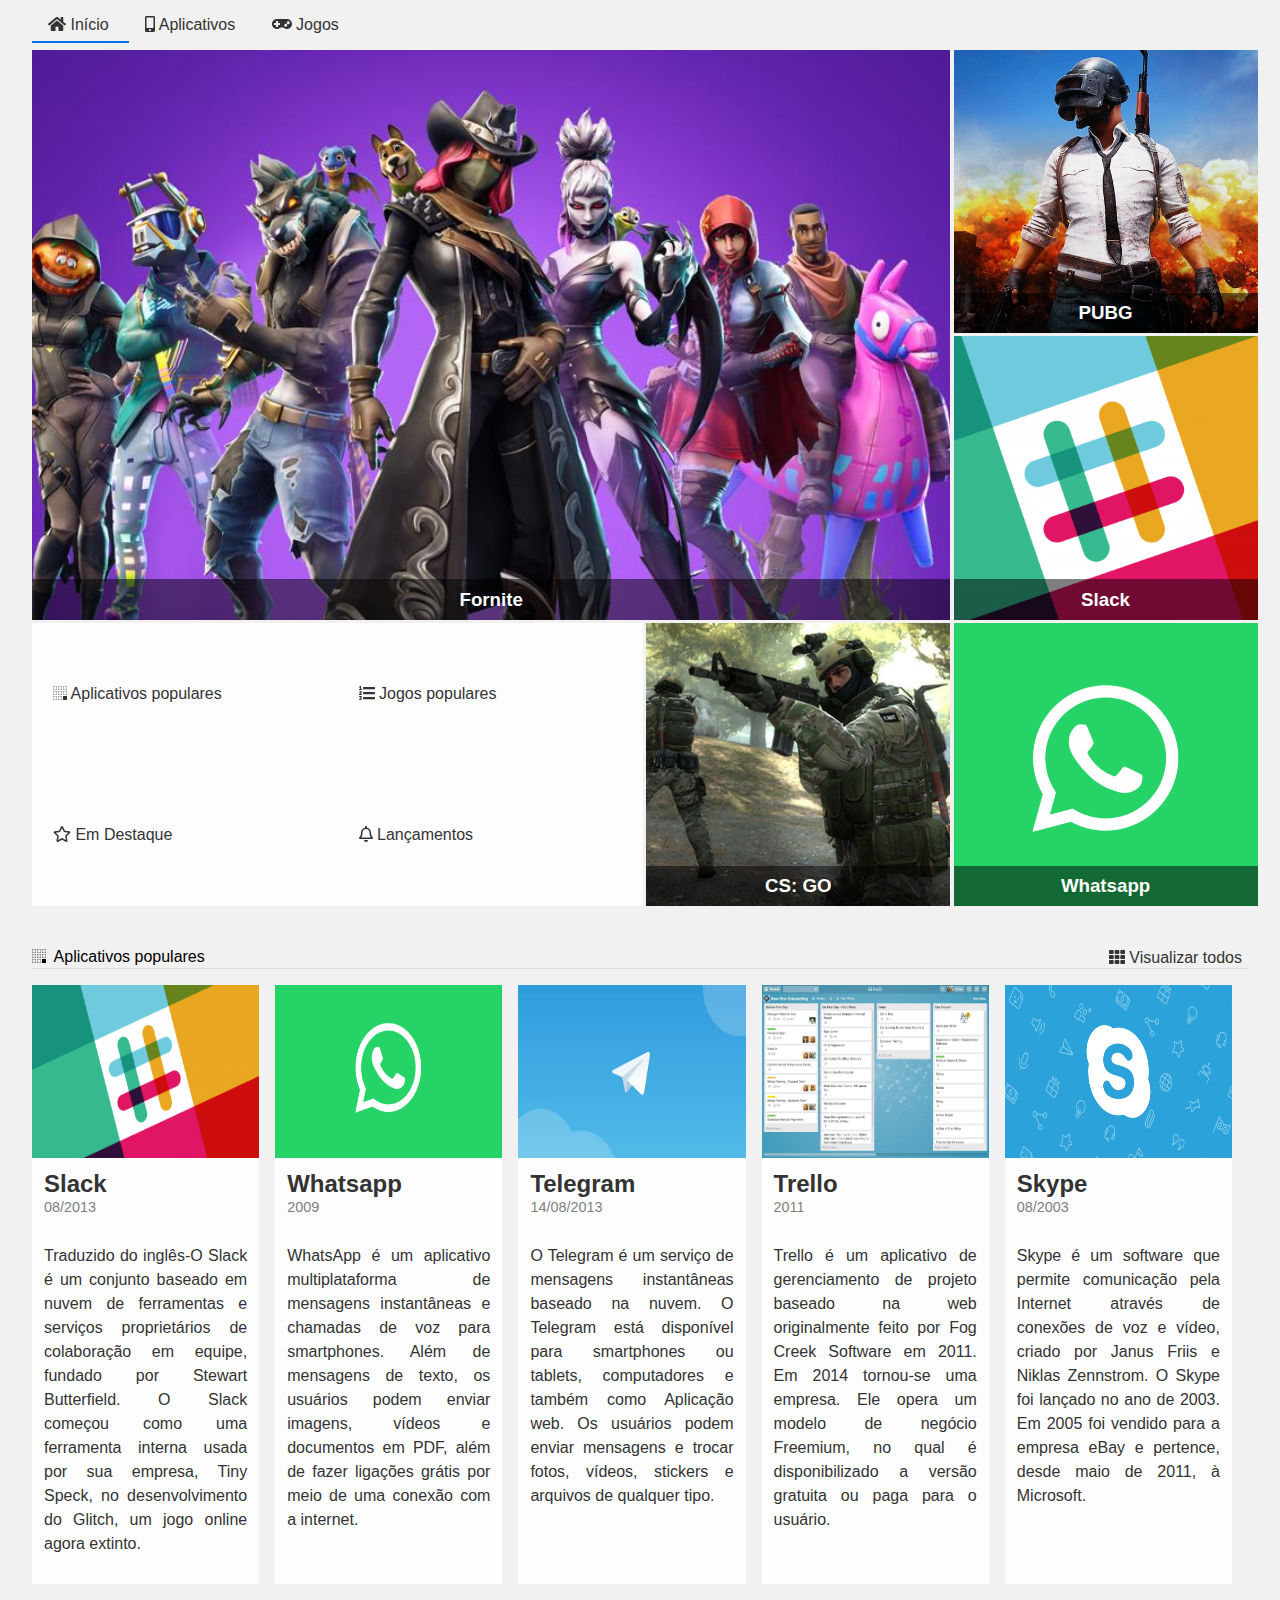
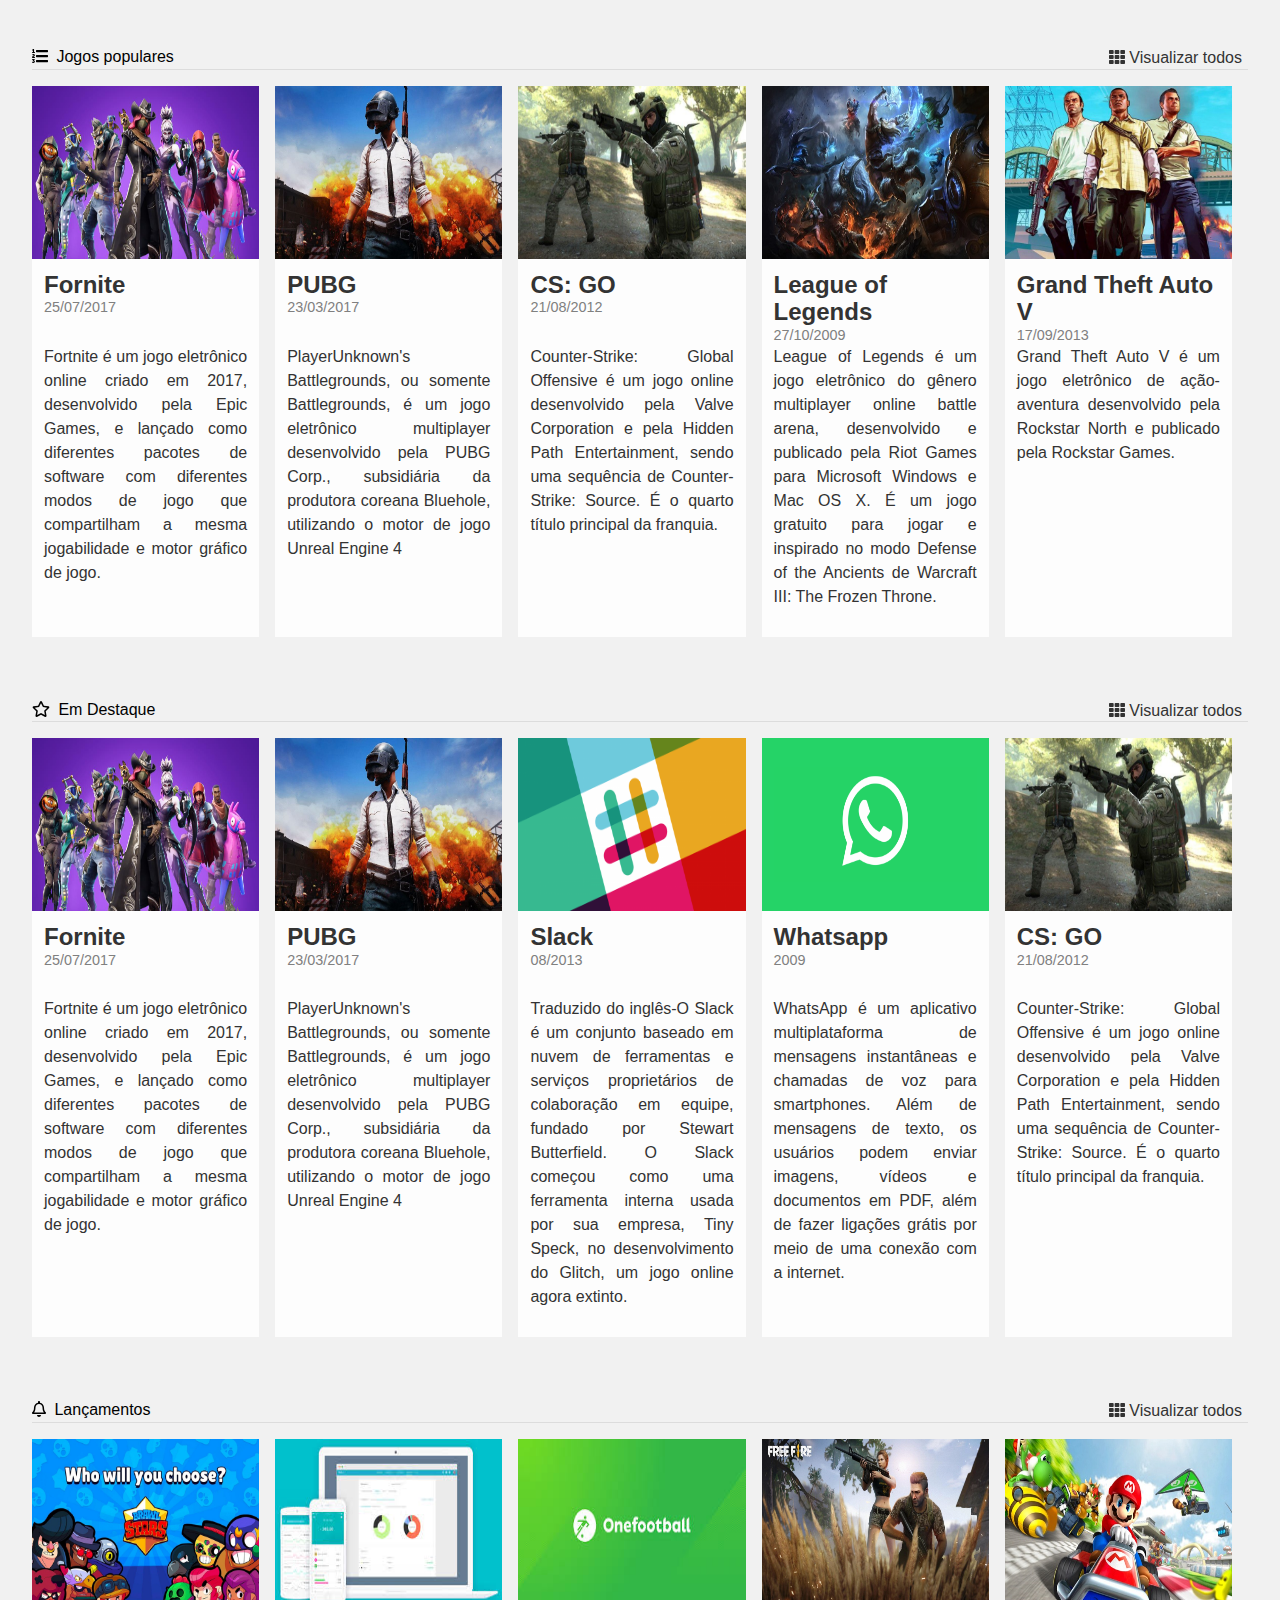
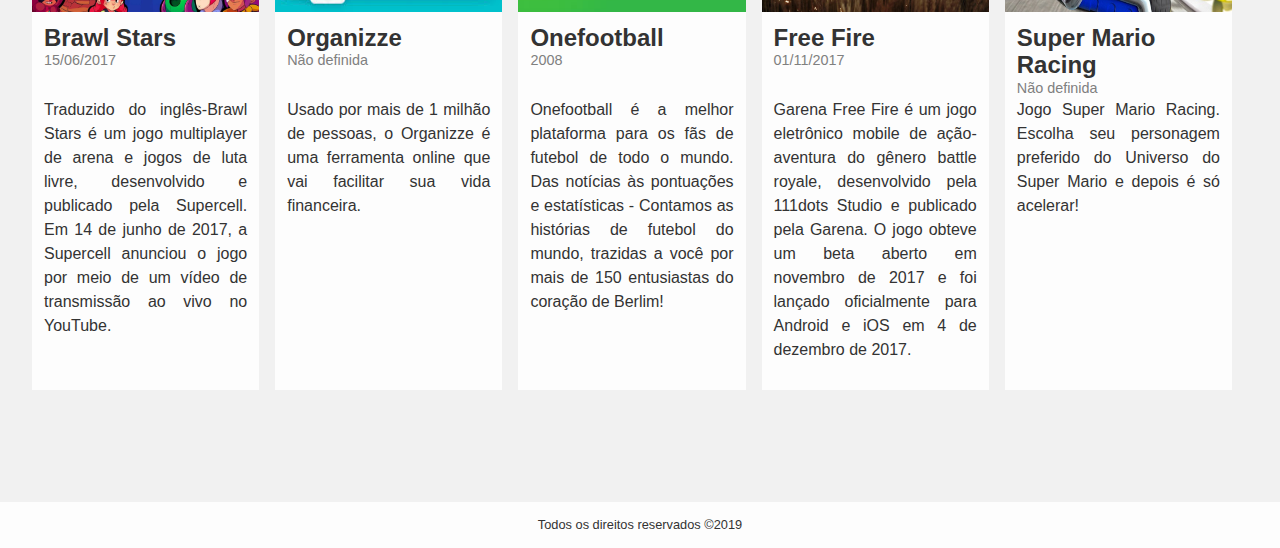
==== commit 8cecd474: "finalizando curso" ====
--- a/GridLayout/Projeto Inicial Grid Layout/alura-store/index.html
+++ b/GridLayout/Projeto Inicial Grid Layout/alura-store/index.html
@@ -11,6 +11,7 @@
     <link href="./assets/css/destaques.css" rel="stylesheet">
     <link href="./assets/css/populares.css" rel="stylesheet">
     <link href="./assets/css/menu.css" rel="stylesheet">
+    <link href="./assets/css/responsivo.css" rel="stylesheet">
 
 </head>
 <body class="app">
--- a/GridLayout/Projeto Inicial Grid Layout/alura-store/assets/css/destaques.css
+++ b/GridLayout/Projeto Inicial Grid Layout/alura-store/assets/css/destaques.css
@@ -12,7 +12,7 @@
     height: calc(100vh - 50px);
 }
 .destaques__titulo{
-    background: rgba(0 , 0 , 0, .5);
+    background: rgba(0  , 0 , 0, .5);
     color: #fdfdfd;
     padding: .6rem;
     text-align: center;
@@ -24,36 +24,30 @@
     background-position: center;
     background-repeat: no-repeat;
     background-size: cover;
-    grid-column-start: 1;
-    grid-column-end: 4;
     grid-row-start: 1;
     grid-row-end: 3;
 }
 
 .destaques__secundario:nth-child(2) {
     background: url('../img/pubg.jpg') center /cover no-repeat;
-    grid-column: 4 /4;
-    grid-row: 1 / 1;
+
 }
 .destaques__secundario:nth-child(3) {
     background: url('../img/slack.png') center /cover no-repeat;
-    grid-column: 4 /4;
-    grid-row: 2 / 2;
+
+
 }
 .destaques__secundario:nth-child(4) {
     background: url('../img/whatsapp.png') center /cover no-repeat;
-    grid-column: 4 / 4;
-    grid-row: 3 / 3;
+    
 }
 
 .destaques__secundario:nth-child(5) {
     background: url('../img/cs-go.jpg') center / cover no-repeat;
-    grid-column: 3 / 3;
-    grid-row: 3 / 3;
+
 }
 
 .destaques__categorias {
-    grid-column: 1 / 3;
     grid-row: 3 / 4;
 }
 
--- a/GridLayout/Projeto Inicial Grid Layout/alura-store/assets/css/responsivo.css
+++ b/GridLayout/Projeto Inicial Grid Layout/alura-store/assets/css/responsivo.css
@@ -0,0 +1,96 @@
+@media screen and (min-width: 0){
+    .destaques__principal, .destaques__categorias{
+        grid-column: 1 / 5;
+    }
+    .destaques__secundario:nth-child(2) {
+        display: none;
+        grid-column: none;
+        grid-row: none;
+    }
+    .destaques__secundario:nth-child(3) {
+        display: none;
+        grid-column: none;
+        grid-row: none;
+    }
+    .destaques__secundario:nth-child(4) {
+        display: none;
+        grid-column: none;
+        grid-row: none;
+    }
+    .destaques__secundario:nth-child(5) {
+        display: none;
+        grid-column: none;
+        grid-row: none;
+    }
+
+    .populares__conteudo{
+        flex-direction: column;        
+    }
+    .populares__card {
+        grid-template-rows: 150px auto;
+        margin-bottom: 3rem;
+        margin-right: 0;
+        width: 100%;
+    }
+}
+
+@media screen and (min-width: 768px) {
+    .destaques__principal{
+        grid-column: 1 / 4;
+    }
+    .destaques__secundario:nth-child(2) {
+        display: flex;
+        grid-column: 4 / 4;
+        grid-row: 1 / 1;
+    }
+    .destaques__secundario:nth-child(3) {
+        display: flex;
+        grid-column: 4 / 4;
+        grid-row: 2 / 2;
+    }
+    .destaques__secundario:nth-child(4) {
+        display: flex;
+        grid-column: 4 / 4;
+        grid-row: 3 / 3;
+    }
+    .destaques__secundario:nth-child(5) {
+        display: flex;
+        grid-column: 3 / 3;
+        grid-row: 3 / 3;
+    }
+    .destaques__categorias{
+        grid-column: 1 / 3;
+    }
+
+    .populares__conteudo{
+        flex-direction: row;        
+    }
+    .populares__card {
+        grid-template-rows: 173px auto;
+        margin-bottom: 3rem;
+        margin-right: 1rem;
+        width: calc(50% - 1rem);
+    }
+    
+}
+
+@media screen and (min-width: 992px) {
+    .populares__conteudo{
+        flex-direction: row;        
+    }
+    .populares__card {
+        width: calc(33.33% - 1rem);
+    }
+}
+
+@media screen and (min-width: 1200px) {
+    .populares__conteudo{
+        flex-direction: row;        
+    }
+    .populares__card {
+        margin-bottom: 3rem;
+        margin-right: 1rem;
+        width: calc(20% - 1rem);
+    }
+
+}